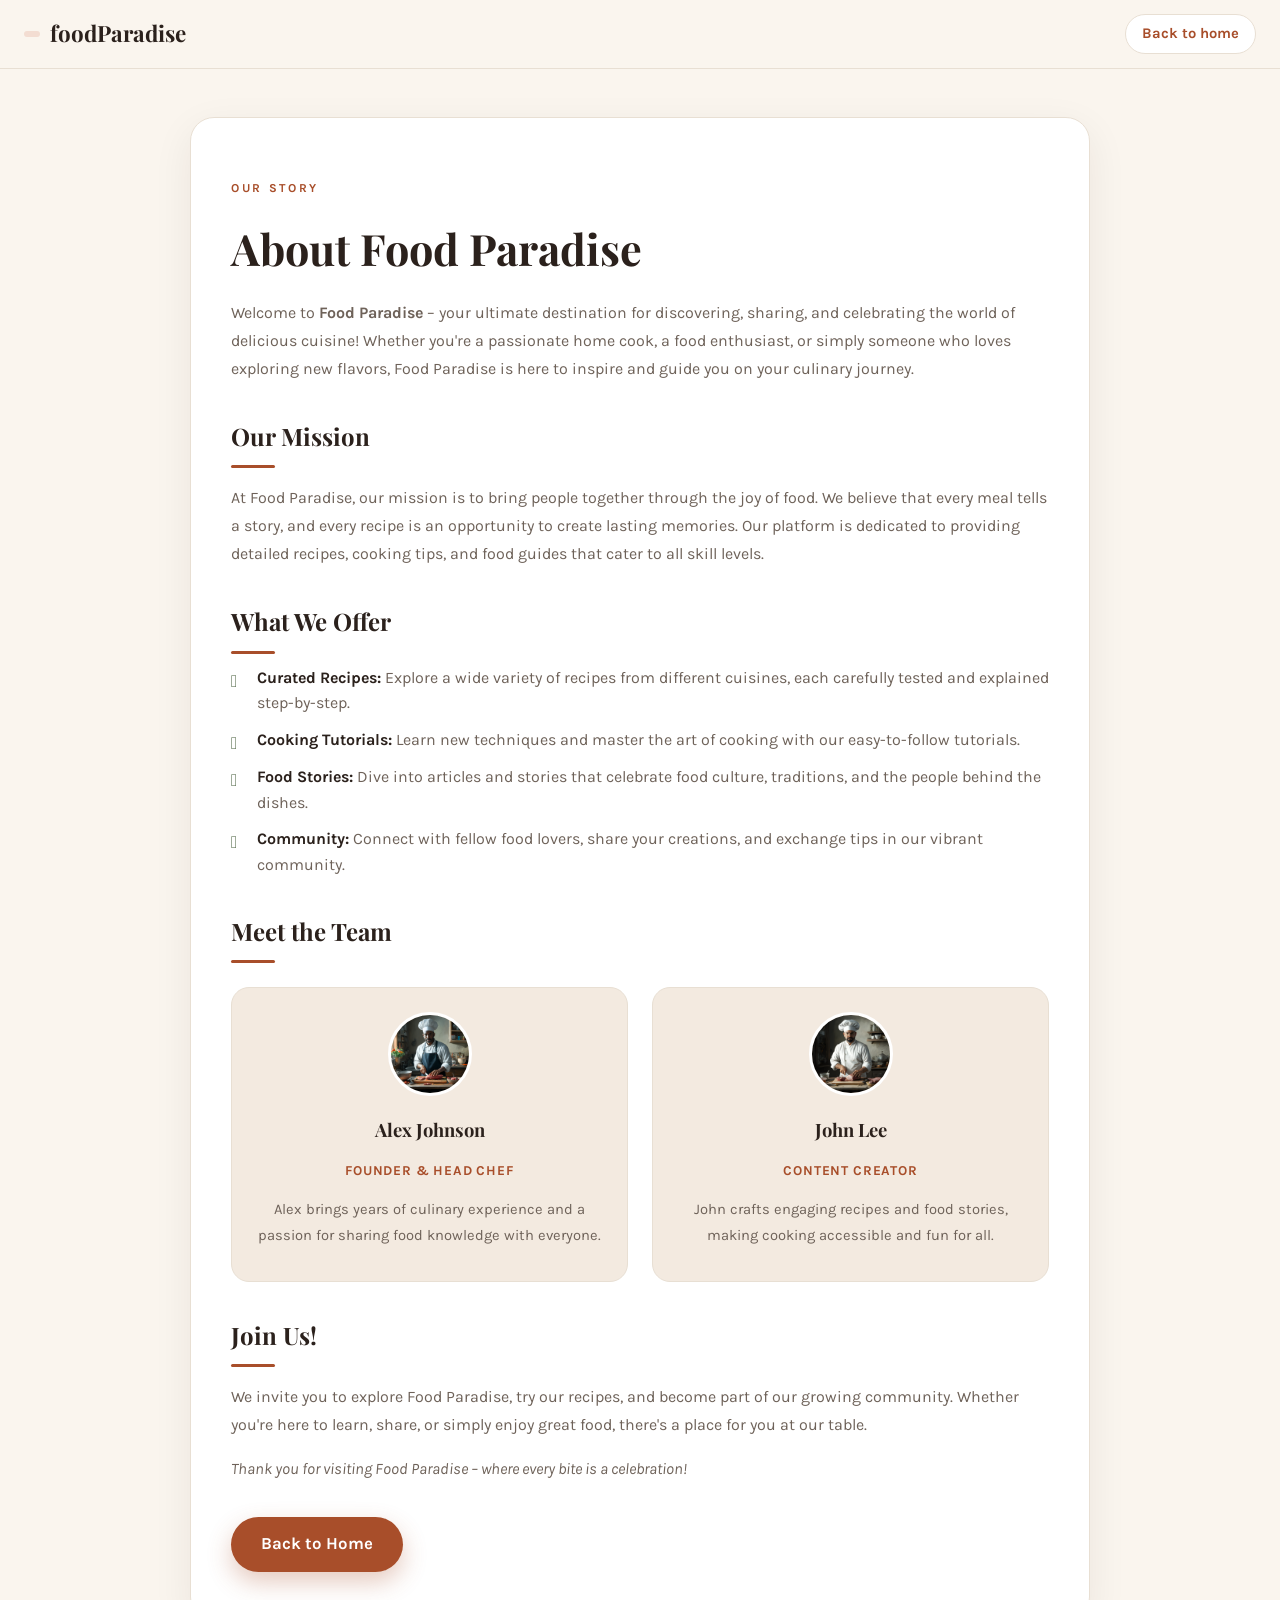
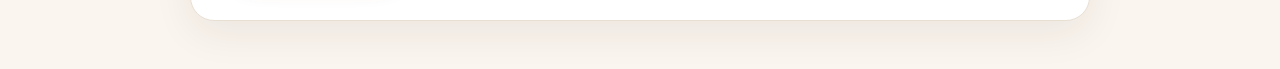
==== about.html @ d1521f8e "Initial commit: Food Paradise responsive food e-commerce site Vanilla HTML/CSS/JS food ordering site" ====
<!DOCTYPE html>
<html lang="en">
<head>
    <meta charset="UTF-8">
    <meta name="viewport" content="width=device-width, initial-scale=1.0">
    <title>About Us | Food Paradise</title>
    <style>
        :root {
            --bg: #FAF5EE;
            --bg-alt: #F3EAE0;
            --surface: #FFFFFF;
            --ink: #2B211C;
            --ink-soft: #6E6259;
            --clay: #A84E2A;
            --clay-dark: #8C3E1F;
            --clay-soft: #F3DDD2;
            --sage: #5C7152;
            --sage-soft: #E7EDE2;
            --gold: #D9A441;
            --line: #E8DFD3;
            --font-display: "Playfair Display", Georgia, serif;
            --font-body: "Karla", "Segoe UI", sans-serif;
        }
        * {
            box-sizing: border-box;
        }
        html {
            scroll-behavior: smooth;
        }
        body {
            font-family: var(--font-body);
            background: var(--bg);
            margin: 0;
            color: var(--ink);
            line-height: 1.6;
        }
        a:focus-visible,
        button:focus-visible {
            outline: 3px solid var(--clay);
            outline-offset: 2px;
            border-radius: 6px;
        }
        .page-bar {
            position: sticky;
            top: 0;
            z-index: 10;
            background: rgba(250, 245, 238, .92);
            backdrop-filter: blur(12px);
            -webkit-backdrop-filter: blur(12px);
            border-bottom: 1px solid var(--line);
            display: flex;
            align-items: center;
            justify-content: space-between;
            padding: 14px 24px;
        }
        .logo-text {
            font-family: var(--font-display);
            font-weight: 700;
            font-size: 1.4rem;
            color: var(--ink);
            text-decoration: none;
            display: inline-flex;
            align-items: center;
            gap: .45em;
        }
        .logo-mark {
            font-size: 1.25em;
            color: var(--clay);
            background: var(--clay-soft);
            border-radius: 10px;
            padding: .12em .28em;
            line-height: 1;
        }
        .page-bar a.back {
            font-weight: 700;
            font-size: .92rem;
            color: var(--clay);
            text-decoration: none;
            border: 1.5px solid var(--line);
            background: var(--surface);
            padding: .5em 1.1em;
            border-radius: 999px;
            transition: border-color .25s, color .25s, transform .25s;
        }
        .page-bar a.back:hover {
            border-color: var(--clay);
            transform: translateY(-1px);
        }
        .container {
            max-width: 900px;
            margin: 48px auto;
            background: var(--surface);
            padding: 48px 40px;
            border-radius: 24px;
            border: 1px solid var(--line);
            box-shadow: 0 12px 40px rgba(43, 33, 28, .07);
            opacity: 0;
            transform: translateY(40px);
            animation: fadeInUp .8s ease-out forwards;
        }
        @keyframes fadeInUp {
            to {
                opacity: 1;
                transform: translateY(0);
            }
        }
        .eyebrow {
            font-size: .76rem;
            font-weight: 700;
            letter-spacing: .22em;
            text-transform: uppercase;
            color: var(--clay);
        }
        h1 {
            font-family: var(--font-display);
            color: var(--ink);
            font-size: clamp(2rem, 4vw, 2.7rem);
            margin: .5rem 0 1rem;
        }
        h2 {
            font-family: var(--font-display);
            color: var(--ink);
            font-size: 1.5rem;
            margin-top: 34px;
            margin-bottom: .6rem;
        }
        h2::after {
            content: "";
            display: block;
            width: 44px;
            height: 3px;
            border-radius: 99px;
            background: var(--clay);
            margin-top: 10px;
        }
        p {
            line-height: 1.75;
            margin-bottom: 14px;
            color: var(--ink-soft);
        }
        ul {
            margin: 0 0 14px;
            padding-left: 0;
            list-style: none;
        }
        li {
            margin: .7rem 0;
            padding-left: 1.6em;
            position: relative;
            color: var(--ink-soft);
        }
        li::before {
            content: "\f0a5";
            font-family: boxicons;
            position: absolute;
            left: 0;
            top: .1em;
            color: var(--sage);
            font-size: 1.1em;
        }
        li strong {
            color: var(--ink);
        }
        .team {
            display: flex;
            gap: 24px;
            margin-top: 24px;
        }
        .member {
            flex: 1;
            background: var(--bg-alt);
            border: 1px solid var(--line);
            padding: 24px 18px;
            border-radius: 18px;
            text-align: center;
        }
        .member img {
            width: 84px;
            height: 84px;
            object-fit: cover;
            border-radius: 50%;
            margin-bottom: 12px;
            border: 3px solid var(--surface);
        }
        .member h3 {
            font-family: var(--font-display);
            margin: 0 0 4px;
            font-size: 1.15rem;
        }
        .member p {
            font-size: .92rem;
            margin-bottom: 8px;
        }
        .member p.role {
            color: var(--clay);
            font-weight: 700;
            font-size: .85rem;
            text-transform: uppercase;
            letter-spacing: .06em;
        }
        #home-btn {
            all: unset;
            display: inline-flex;
            cursor: pointer;
            margin-top: 20px;
            padding: .85em 1.8em;
            background-color: var(--clay);
            border-radius: 999px;
            box-shadow: 0 10px 24px rgba(168, 78, 42, .3);
            transition: background .25s, transform .25s;
            color: #fff;
            font-weight: 700;
            font-size: 1.05rem;
        }
        #home-btn:hover {
            background-color: var(--clay-dark);
            transform: translateY(-2px);
        }
        @media (max-width: 700px) {
            .container {
                margin: 24px 16px;
                padding: 28px 20px;
            }
            .team {
                flex-direction: column;
            }
        }
        @media (prefers-reduced-motion: reduce) {
            *,
            *::before,
            *::after {
                animation-duration: .01ms !important;
                transition-duration: .01ms !important;
            }
            .container {
                opacity: 1;
                transform: none;
            }
        }
    </style>

    <link href='https://cdn.boxicons.com/fonts/basic/boxicons.min.css' rel='stylesheet'>

    <link rel="preconnect" href="https://fonts.googleapis.com">
    <link rel="preconnect" href="https://fonts.gstatic.com" crossorigin>
    <link href="https://fonts.googleapis.com/css2?family=Playfair+Display:wght@500;600;700&family=Karla:ital,wght@0,400;0,500;0,600;0,700;1,400&display=swap"
        rel="stylesheet">
</head>
<body>
    <div class="page-bar">
        <a href="index.html" class="logo-text"><i class="logo-mark bx bx-utensil"></i>foodParadise</a>
        <a href="index.html" class="back"><i class='bx bx-left-arrow-alt'></i> Back to home</a>
    </div>
    <div class="container">
        <p class="eyebrow">Our story</p>
        <h1>About Food Paradise</h1>
        <p>
            Welcome to <strong>Food Paradise</strong> – your ultimate destination for discovering, sharing, and
            celebrating the world of delicious cuisine! Whether you're a passionate home cook, a food enthusiast, or
            simply someone who loves exploring new flavors, Food Paradise is here to inspire and guide you on your
            culinary journey.
        </p>
        <h2>Our Mission</h2>
        <p>
            At Food Paradise, our mission is to bring people together through the joy of food. We believe that every
            meal tells a story, and every recipe is an opportunity to create lasting memories. Our platform is
            dedicated to providing detailed recipes, cooking tips, and food guides that cater to all skill levels.
        </p>
        <h2>What We Offer</h2>
        <ul>
            <li><strong>Curated Recipes:</strong> Explore a wide variety of recipes from different cuisines, each
                carefully tested and explained step-by-step.</li>
            <li><strong>Cooking Tutorials:</strong> Learn new techniques and master the art of cooking with our
                easy-to-follow tutorials.</li>
            <li><strong>Food Stories:</strong> Dive into articles and stories that celebrate food culture, traditions,
                and the people behind the dishes.</li>
            <li><strong>Community:</strong> Connect with fellow food lovers, share your creations, and exchange tips in
                our vibrant community.</li>
        </ul>
        <h2>Meet the Team</h2>
        <div class="team">
            <div class="member">
                <img src="./food-img/chef1.png" alt="Alex Johnson, Founder and Head Chef">
                <h3>Alex Johnson</h3>
                <p class="role">Founder &amp; Head Chef</p>
                <p>Alex brings years of culinary experience and a passion for sharing food knowledge with everyone.</p>
            </div>
            <div class="member">
                <img src="./food-img/chef2.png" alt="John Lee, Content Creator">
                <h3>John Lee</h3>
                <p class="role">Content Creator</p>
                <p>John crafts engaging recipes and food stories, making cooking accessible and fun for all.</p>
            </div>
        </div>
        <h2>Join Us!</h2>
        <p>
            We invite you to explore Food Paradise, try our recipes, and become part of our growing community.
            Whether you're here to learn, share, or simply enjoy great food, there's a place for you at our table.
        </p>
        <p>
            <em>Thank you for visiting Food Paradise – where every bite is a celebration!</em>
        </p>

        <a id="home-btn" href="index.html">Back to Home</a>
    </div>
</body>
</html>
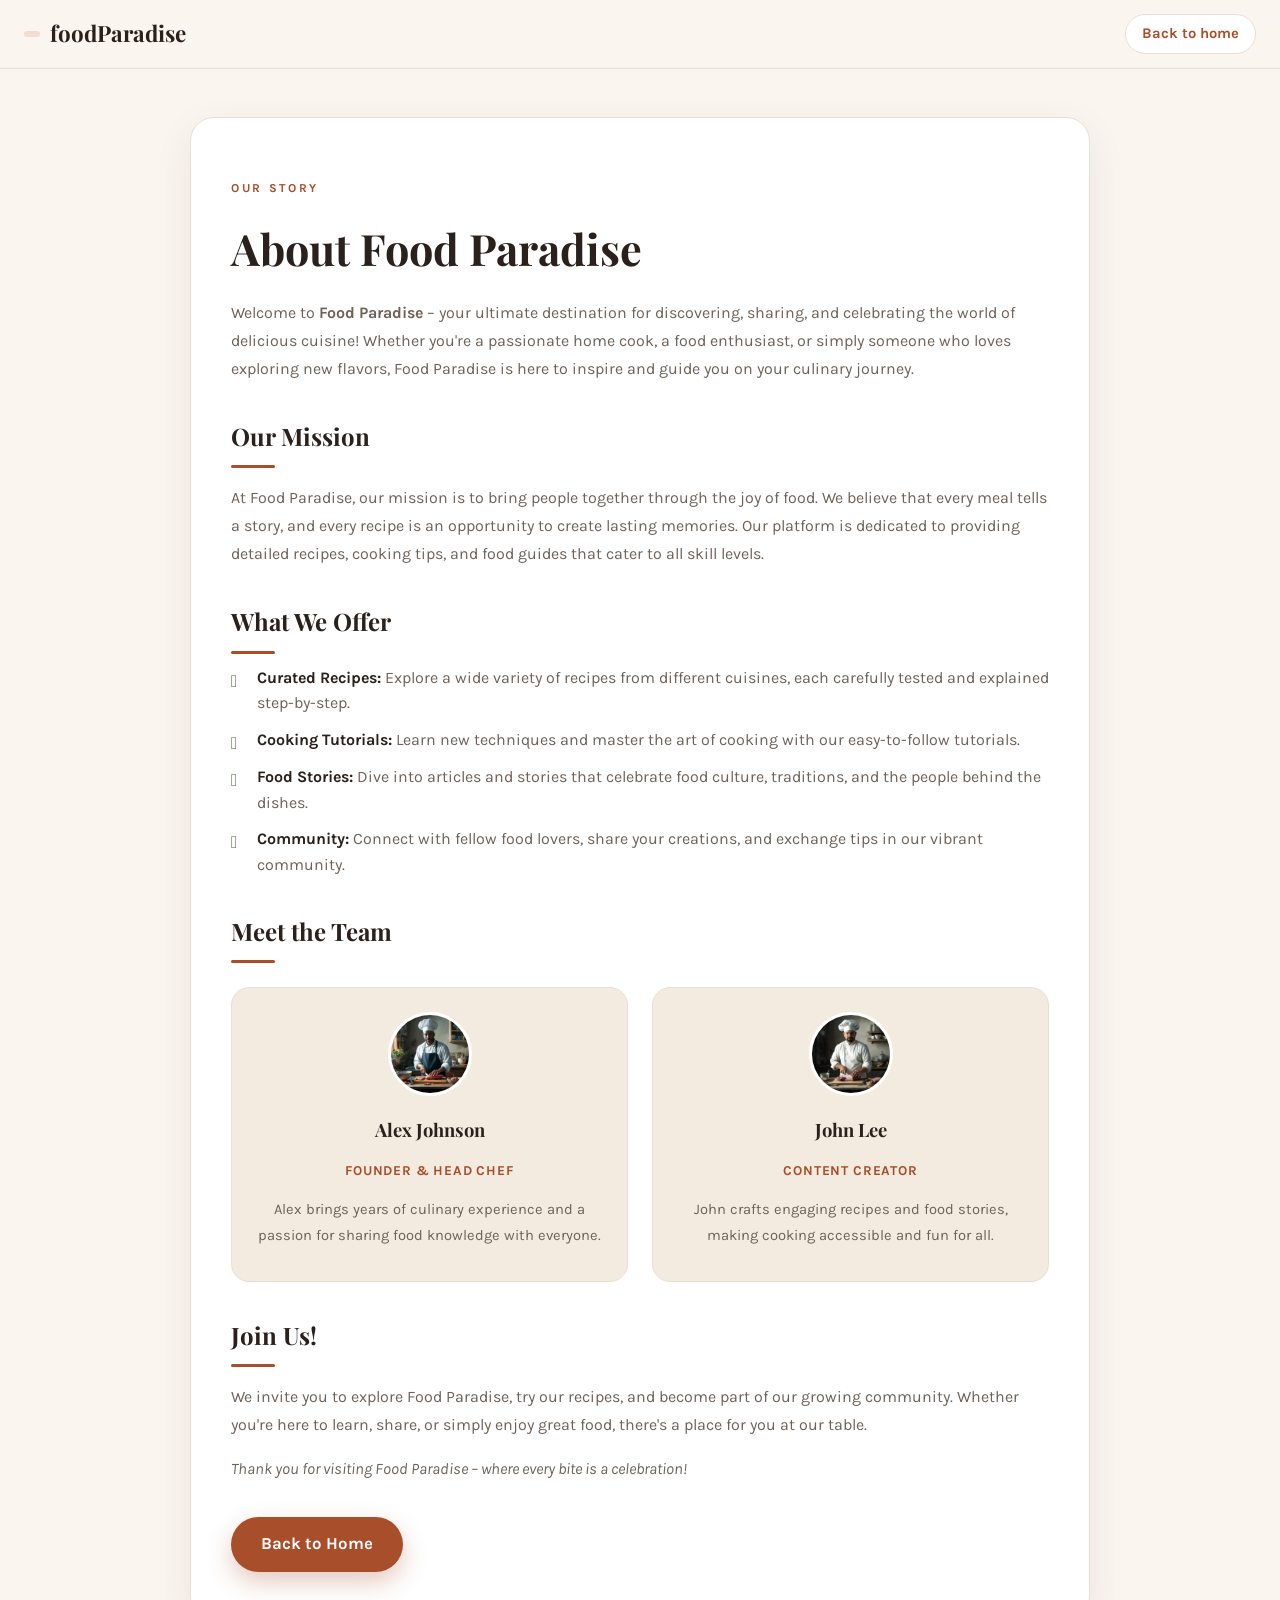
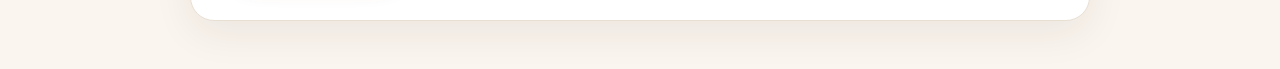
==== commit 92d958e5: "Cut image weight, fix mobile overflow, and refine motion - Migrate food/chef/slide images from PNG t" ====
--- a/about.html
+++ b/about.html
@@ -280,13 +280,13 @@
         <h2>Meet the Team</h2>
         <div class="team">
             <div class="member">
-                <img src="./food-img/chef1.png" alt="Alex Johnson, Founder and Head Chef">
+                <img src="./food-img/chef1.webp" alt="Alex Johnson, Founder and Head Chef">
                 <h3>Alex Johnson</h3>
                 <p class="role">Founder &amp; Head Chef</p>
                 <p>Alex brings years of culinary experience and a passion for sharing food knowledge with everyone.</p>
             </div>
             <div class="member">
-                <img src="./food-img/chef2.png" alt="John Lee, Content Creator">
+                <img src="./food-img/chef2.webp" alt="John Lee, Content Creator">
                 <h3>John Lee</h3>
                 <p class="role">Content Creator</p>
                 <p>John crafts engaging recipes and food stories, making cooking accessible and fun for all.</p>
